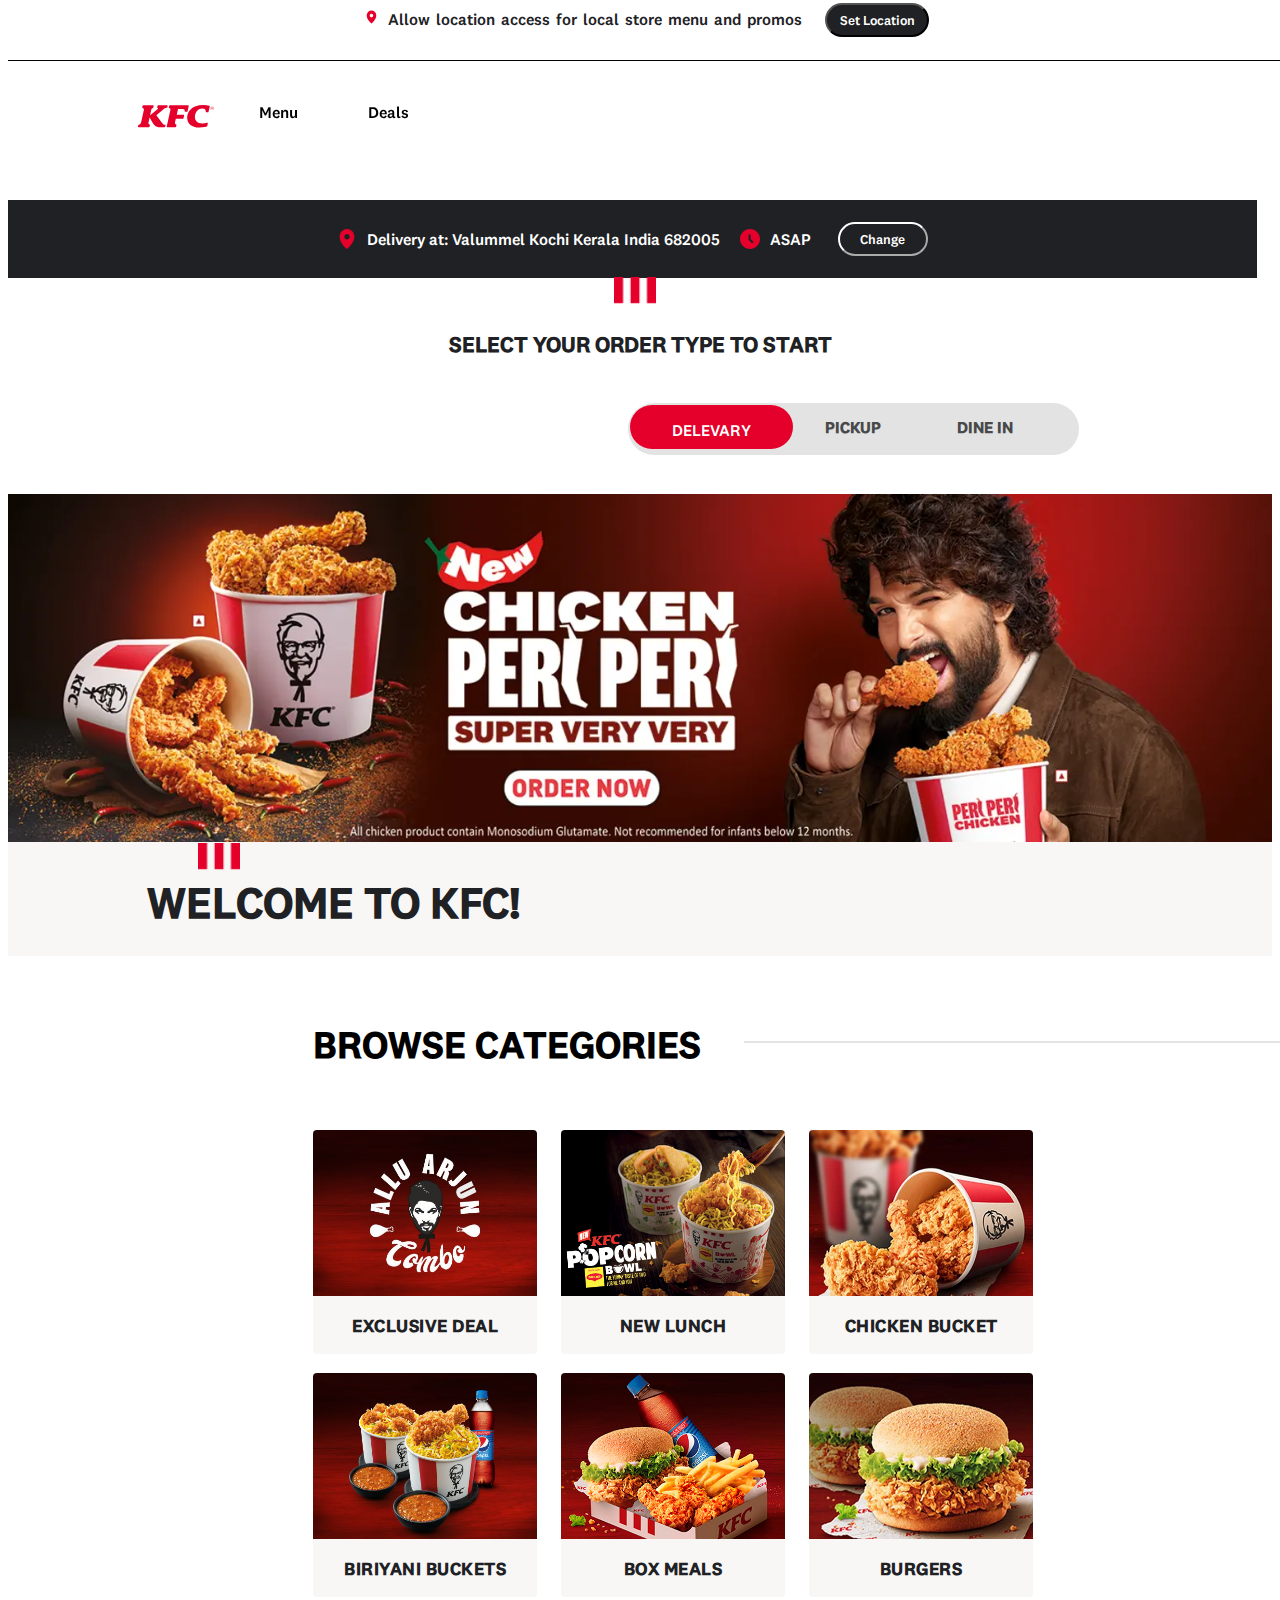
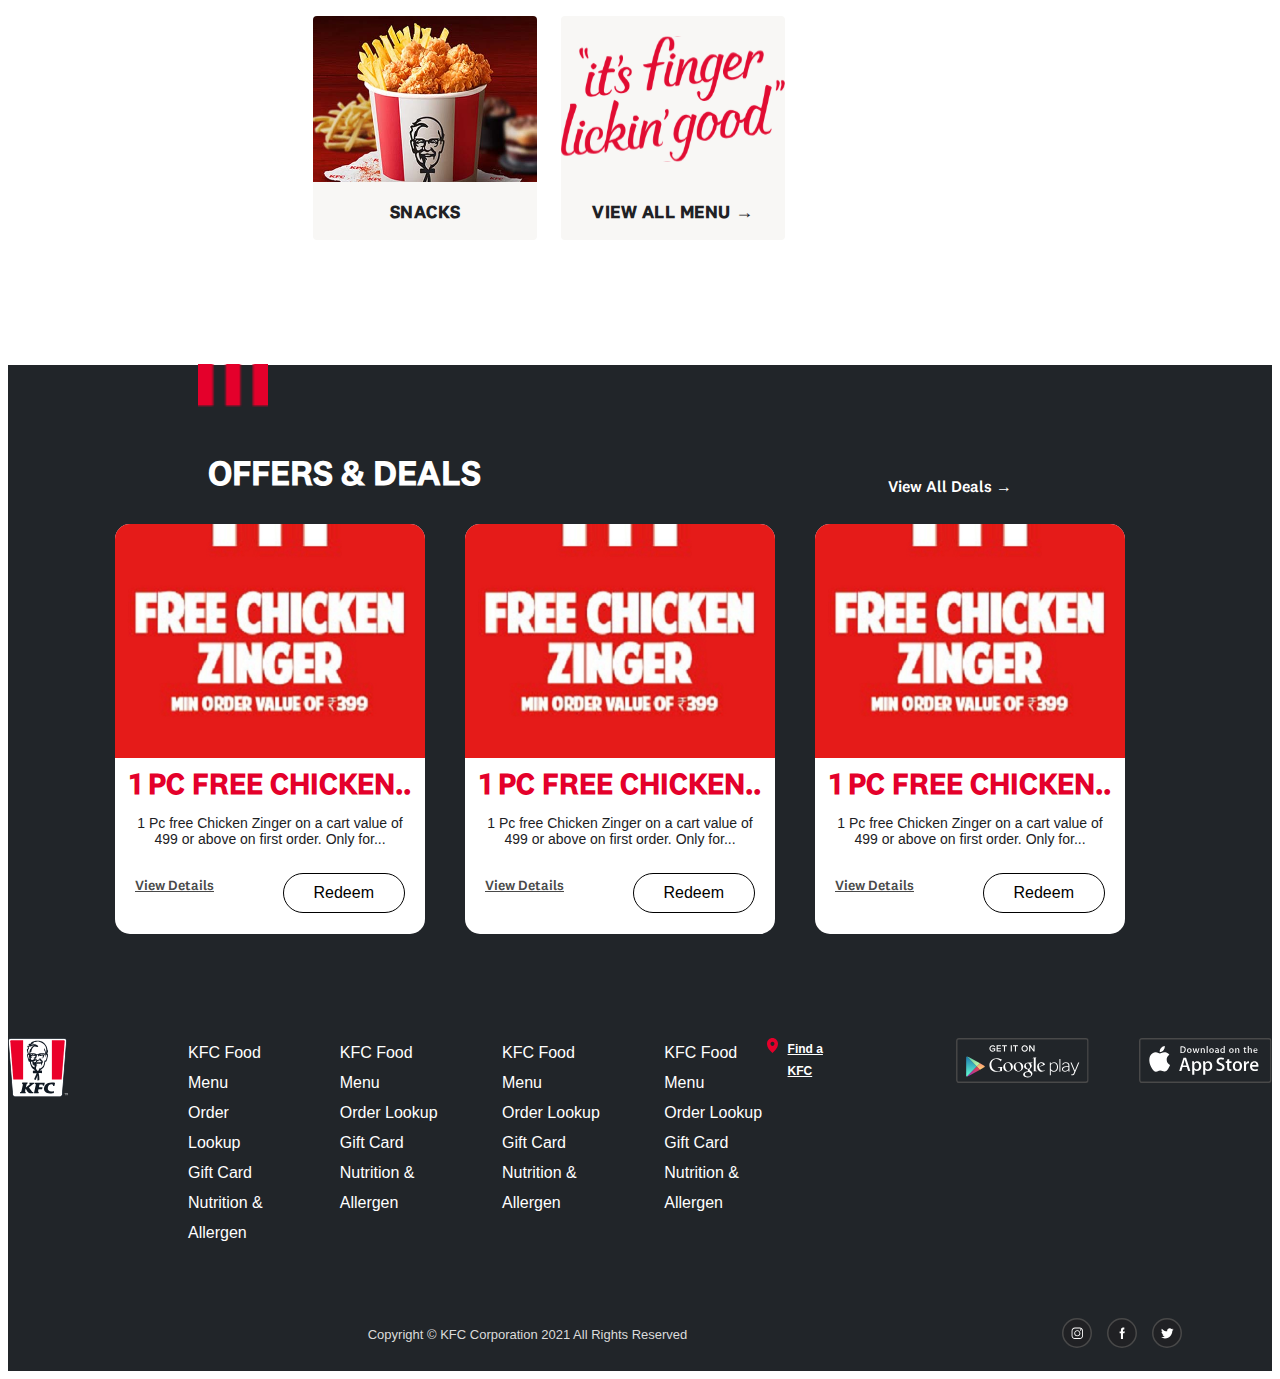
==== index.html @ 62499c93 "Intial" ====
<!DOCTYPE html>
<html lang="en">
<head>
    <meta charset="UTF-8">
    <meta http-equiv="X-UA-Compatible" content="IE=edge">
    <meta name="viewport" content="width=device-width, initial-scale=1.0">
    <title>Document</title>
    <link rel="stylesheet" href="styles.css">
</head>
<body>
 
       <div style="z-index: 99999;" >
        <div class="location">
            <object data="images/location.svg" width="13px" height="18px" type="">
                <img src="images/location.svg"></img>
                </object>
    
                <div class="locationText">Allow location access for local store menu and promos</div>
                <button class="locationbuton"> Set Location</button>
           
             
        </div>
        <hr role="presentation" class="line">
        <div class="kfc">
          
            <object style="margin-left: 130px;" data="images/kfc.svg" type="">
                <img   src="images/kfc.svg"></img>
                </object>
                <div class="kfctext">
                    <p class="menu"> Menu </p>
                    <p class="menu"> Deals </p>
                </div>
                <button class="account">
                    <div class="acc">
                        
                    <object data="images/user.svg" type="" class="accountimg">
                        <img src="images/user.svg"></img>
                        </object>
                    </div>
                        <p class="signin">Sign In</p>
                       
                    </button>
                    <p class="rs"> ₹0.00</p>
                   
              
                        
                        <object data="images/kfcbucket.svg" type="" class="bucketimg" >
                            <img src="images/kfcbucket.svg"></img>
       </object>
               <div class="cart ">0</div>
        </div>
       </div>
  

    <div class="dele">
        <object data="images/location.svg" height="20px" type="">
            <img src="images/location.svg"></img>
            </object>

            <div class="deleText">
                Delivery at: Valummel Kochi Kerala India 682005
                </div>
&nbsp;&nbsp;&nbsp;&nbsp;&nbsp;
                <object data="images/clock.svg" height="20px" type="">
                    <img src="images/clock.svg"></img>
                    </object>
                   
                  <P class=asap>ASAP</P>
                  &nbsp;
            <button class="changebuton"> Change</button>
    </div>
    <div class="strips">
    <object data="images/3strips.png" width="42" height="27px" type="">
        <img src="images/3strips.png"></img>
        </object>
    </div>
   <div class="order">
    <P class="selectxt">SELECT YOUR ORDER TYPE TO START</P>
   </div>
<div class="capsule">
<button class="delivary">
DELEVARY
</button>
<button class="delivary2">
    PICKUP
    </button>
    &nbsp;&nbsp;&nbsp;
    <button class="delivary2">
        DINE IN
        </button>
</div>
<div class="banner">

</div>
<div class="banner">
<object data="images/kfcbanmner.png" width="100%" type="">
    <img src="images/kfcbangmner.png"></img>
    </object>

    </div>
    <div class="welcome">
        <div class="strip2">
            <object data="images/3strips.png" width="42" height="27px" type="">
                <img src="images/3strips.png"></img>
                </object>
                
            </div>
           <p class="weltxt">WELCOME TO KFC!</p> 
    </div>
    <div class="menu">
        
        <div class="browsemain">
<h2 class="browse">BROWSE CATEGORIES</h2>
<div class="horiline"></div>
    </div>
    <div class="imagess">
        <a class="menucard" href="">
            <img src="images/exclusive.jpg" alt="">
            <section class="menutext">EXCLUSIVE DEAL</section>
        </a>
        <a class="menucard" href="">
            <img src="images/new.jpg" alt="">
            <section class="menutext">NEW LUNCH</section>
        </a>
        <a class="menucard" href="">
            <img src="images/chicken.jpg" alt="">
            <section class="menutext">CHICKEN BUCKET</section>
        </a>
        <a class="menucard" href="">
            <img src="images/biriyani.jpg" alt="">
            <section class="menutext">BIRIYANI BUCKETS</section>
        </a>
        <a class="menucard" href="">
            <img src="images/boxjpg.jpg" alt="">
            <section class="menutext">BOX MEALS</section>
        </a>
        <a class="menucard" href="">
            <img src="images/burger.jpg" alt="">
            <section class="menutext">BURGERS</section>
        </a>
        <a class="menucard" href="">
            <img src="images/snacks.jpg" alt="">
            <section class="menutext">SNACKS</section>
        </a>
        <a class="menucard" href="">
            <img src="images/view.svg" alt="" >
            <section class="menutext">View All Menu <span>&#8594;</span>
            </section>
        </a>
    </div>

</div>
<div class="foot">
    <div class="strip2">
        <object data="images/3strips.png" width="70px" type="">
            <img src="images/3strips.png"></img>
            </object>
        </div>
        <div class="offerss">
            <h2 class="offers1">OFFERS &amp; DEALS</h2>
            <section class="view">View All Deals <span class="span2">&#8594;</span>
        </div>
    <!-- <div class="images2">
<div class="imagein">
<img src="images/CHKZINGER.jpg" alt="" width="350px" height="350px" style="border-radius:6px;">
</div>
<p style="color: white;">kafdssdsfsdsdfsdfsdsfsdfsdfsdfsdfsdfsdfsdfkla</p>
    </div> -->

   <div class="box-collection">

    <div class="box">
        <img style="object-fit: cover;border-radius: 15px 15px 0 0;" src="images/CHKZINGER.jpg" alt="" width="310px" height="234.98"style="border-radius:6px;">
        <p class="box-head">1 PC FREE CHICKEN..</p>
        <div class="box-para"> 1 Pc free Chicken Zinger on a cart value of 499 or above on first order. Only for...</div>

        <div class="offersButton-item " style="display:flex ;justify-content:space-between ;margin: 0 20px; margin-bottom: 10px;">
            <a class="view1">View Details</a>
            <div class="redeem">Redeem</div>
        </div>

    </div>

    <div class="box">
        <img style="object-fit: cover;border-radius: 15px 15px 0 0;" src="images/CHKZINGER.jpg" alt="" width="310px" height="234.98"style="border-radius:6px;">
        <p class="box-head">1 PC FREE CHICKEN..</p>
        <div class="box-para"> 1 Pc free Chicken Zinger on a cart value of 499 or above on first order. Only for...</div>

        <div class="offersButton-item " style="display:flex ;justify-content:space-between ;margin: 0 20px; margin-bottom: 10px;">
            <a class="view1">View Details</a>
            <div class="redeem">Redeem</div>
        </div>

    </div>

    <div class="box">
        <img style="object-fit: cover;border-radius: 15px 15px 0 0;" src="images/CHKZINGER.jpg" alt="" width="310px" height="234.98"style="border-radius:6px;">
        <p class="box-head">1 PC FREE CHICKEN..</p>
        <div class="box-para"> 1 Pc free Chicken Zinger on a cart value of 499 or above on first order. Only for...</div>

        <div class="offersButton-item " style="display:flex ;justify-content:space-between ;margin: 0 20px; margin-bottom: 10px;">
            <a class="view1">View Details</a>
            <div class="redeem">Redeem</div>
        </div>

    </div>

   </div>

   
   
</div>
</div>
<div class="footer" >
    <div>
        <img  src="images/KFC_Logo.svg" alt="img">
    </div>
    <div>
        <ul style="margin-left: 80px!important;">
            <li>KFC Food</li>
            <li>Menu</li>
            <li>Order Lookup</li>
            <li>Gift Card</li>
            <li>Nutrition & Allergen</li>
        </ul>
    </div>
    <div>
        <ul>
            <li>KFC Food</li>
            <li>Menu</li>
            <li>Order Lookup</li>
            <li>Gift Card</li>
            <li>Nutrition & Allergen</li>
        </ul>
    </div>
    <div>
        <ul>
            <li>KFC Food</li>
            <li>Menu</li>
            <li>Order Lookup</li>
            <li>Gift Card</li>
            <li>Nutrition & Allergen</li>
        </ul>
    </div>
    <div>
        <ul>
            <li>KFC Food</li>
            <li>Menu</li>
            <li>Order Lookup</li>
            <li>Gift Card</li>
            <li>Nutrition & Allergen</li>
        </ul>
    </div>
    <div>
        <a class="anchor""> <span><img style="margin-right: 10px;" src="images/Find_KFC.svg" alt=""></span> Find a KFC</a>
    </div>
    <div style="margin-left: 120px;">
        <img  src="images/google_play.svg" alt="img">
    </div>
    <div style="margin-left: 50px;">
        <img src="images/apple.svg" alt="img">
    </div>

</div>
<div class="copyright">

    <div></div>

    <div>
        Copyright © KFC Corporation 2021 All Rights Reserved
    </div>

    <div class="social">
        <div>
            <img src="images/Social_Insta_White.svg" alt="">
        </div>

        <div>
            <img src="images/Social_Facebook_White.svg" alt="">
        </div>

        <div>
            <img src="images/Social_Twitter_White.svg" alt="">
        </div>
    </div>
     
</div>
</body>
</html>
---- styles.css ----
body{
    overflow-x: hidden;
}

.location{
    background-color:rgb(255, 255, 255);
    justify-content: center;
    display: flex;
    padding: 9px ;
    height: 45px;
    margin-right:  1.2%;
    width: 100%;
    margin-left: -10px;
    position: fixed;
    top: 0;
 
    
     
}
.locationText{
    font-style: normal;
    word-spacing: 2px;
    font-size: 16px;
    color: #202124;
    font-family:National2-Medium ;
    height: 32px;
    padding-top: 5px;
    line-height: 10px;
}
object{
   
    margin-right: 10px;
    margin-top: -1px;
}
@font-face {
    font-family: National2-Medium;
    src: url(National2-Medium.otf);
}
.locationbuton{
    height: 34px;
    font-size: 14 px;
    width: 104px;
    font-family: National2-Medium;
    font-style: normal;
    font-weight: 400;
    padding: 6px 9px;
    margin-left: 23px;
    color: #fff;
    background-color: #202124;
    border-radius: 200px;
    margin-top: -6px;
    
}
.line{
  
    width: 1707px;
}
.kfc{
    border-top: 1px solid black;
    display: flex;
    background-color: rgb(255, 255, 255);
    position: fixed;
    width: 100%;
    top:60px
 

}
.kfctext{
 display: flex;

}
.menu{
    padding: 35px;
    margin-top: 6px;
    font-family: National2-Medium;
}
.user{
    display: flex;
    margin-top: -30px;
    margin-left: 900px;
}
.account{
    width: 150px;
    height: 50px;
    background-color: transparent;
   margin-left: 900px;
   margin-top: 30px;
border-color: transparent;
    
  
}

.accountimg{
    padding-right: 100px;
   display: inline;

}
.signin{
    font-family: National2-Medium;
margin-top: -22px;
width: 100px;
margin-left: 20px;
font-weight: 700;
font-size: 15px;

}
.acc{

 margin-top: 10px;
}
.rs{
    margin-top: 45px;
    font-weight: 100;
    font-family: National2-Medium;
}
.bucketimg{
    width: 55px;
    height: 60px;
    margin-top: 25px;
}
.cart{
    margin-top: 50px;
    margin-left: -41px;
   font-weight: bold;
}  
.strip{
   text-align: center;
}
.dele{
margin-top: 190px!important;
background-color: #202124;
justify-content: center;
display: flex;
padding: 9px ;
height: 60px;
margin-right:  1.2%;
margin-top: -60px;
align-items: center;




}
.deleText{
    color: white;
    font-family:National2-Medium ;
    font-weight: 100;
   
}
.changebuton{
    height: 34px;
    font-size: 14 px;
    width:90px;
    font-family: National2-Medium;
    font-style: normal;
    font-weight: 400;
    padding: 6px 9px;
    margin-left: 23px;
    color: #fff;
    background-color: #202124;
    border-radius: 200px;

    border-color: #fff;
}
.asap{
    color: rgb(255, 255, 255);
    font-family: National2-Medium;
}
.strips{
    text-align: center;
}
.order{
    font-family: National2-Medium;
    font-style: normal;
    font-weight: 700;
    font-size: 22px;
    line-height: 24px;
    text-align: center;
    text-transform: uppercase;
    color: #202124;
    margin-top: 24px;
    width: 100%;
}
.capsule{
   margin-left: 620px;
    width: 447.38px;
    height: 48px;
    background-color: black;
    background: #e3e3e3;
    display: inline-flex;
    border-radius: 200px;
    margin-top: 20px;
    padding: 2px;
    margin-top: 2%;
}
.delivary{
    background: #e4002b;
    color: #fff;
    padding: 11px 40px;
    border-radius: 200px;
    height: 44px;
    text-align: center;
    align-items: center;
    flex-direction: row;
    font-family: "National 2 Regular";
    font-style: normal;
    font-size: 16px;
    line-height: 24px;
    cursor: pointer;
    border-color: transparent;
    font-family: National2-Medium;
    
}
.delivary2{
    background: transparent;
    color: #494949;
    padding: 1px 30px;
    border-radius: 200px;
    height: 44px;
    text-align: center;
    align-items: center;
    flex-direction: row;
    font-family: "National 2 Regular";
    font-style: normal;
    font-size: 16px;
    line-height: 24px;
    cursor: pointer;
    border-color: transparent;
    font-family: National2-Medium;
    font-weight: 600;
}
.banner{
  margin-top: 40px;
  
}


.welcome{
    background-color: #f8f7f5;
    font-family: National2-Medium;
    font-style: normal;
    font-weight: 700;
    font-size: 44px;
    line-height: 58px;
    text-transform: uppercase;
    color: #202124;
    margin-top: 29.71px;
    margin-bottom: 30px;
    width: 100%;
    height: 130px;
    margin-top: -100px;

}
.weltxt{
    margin-left: 11%;
    margin-top: -10px;
}
.strip2{
    margin-top: 80px;
    margin-left: 190px;
}

.browsemain{
    width: 1186px;
    height: 100px;
    display: flex;
    margin: 0px 80px 0px 270px;
}
.browse{
    margin: -0px 31px 55px 0px;
    width: 400px;
    height: 43px;
    font-size: 38px;
    
  
}
.browse .browsemain .menu{
    margin-right: 31px;
    font-family: National2-Medium;
    font-style: normal;
    font-weight: 700;
    font-size: 45px;
    line-height: 43px;
    letter-spacing: 1px;
    text-transform: uppercase;
    color: #202124;
    margin-top: 10px;
    margin-bottom: 55px;
    
}
.menu .browsemain .horiline {
    border-top: 2px solid #e3e3e3;
    flex: 1 1 ;
    margin-top: 20px;
    margin-right: 9%;
    width: 0;
    height: 0;   
}

.menu .menucard{
    width: 17.5vw;
    height: 17.5vw;
    margin: 1%;
    display: inline-grid;
    background: #f8f7f5;
    border-radius: 4px !important;
    cursor: pointer;
    text-decoration: none;
   margin-right: -10px;
    margin-left: 30px;
}
a{
    color: #202124;
    font-family: National2-Medium;
    font-style: normal;
    font-weight: 700;
    font-size: 12px;
    line-height: 22px;
    -webkit-text-decoration-line: underline;
    text-decoration-line: underline;
    cursor: pointer;
    display: flex;
  
}
.menu .menucard img{
    width: 100%;
    height: 12.96296vw;
    border-top-left-radius: 4px;
    border-top-right-radius: 4px;
   
   
}
.menu .menutext{
    text-align: center;
    font-family: National2-Medium;
    font-style: normal;
    font-weight: 700;
    font-size: 18px;
    line-height: 25px;
    letter-spacing: .5px;
    text-transform: uppercase;
    color: #202124;
    bottom: 7%;
}
.card{
   margin-top: 100px;
   background-color: #ad5d6c;
}
.imagess{
    background-color: rgb(255, 255, 255);
    margin-left: 240px;
}

span {
  content: "\2192";
}
.foot{
    width: 100%;
    height: 672.91px;
    background-color: #212529;
}
.offers1{
    color: white;
    font-family: National2-Medium;
    font-size: 35px;
    margin-left: 200px;
    margin-top: 40px;
}
.view{
    color: white;
    font-family: National2-Medium;
    text-align: center;
    margin-top:65px;
    margin-right: 260px;
}

.offerss{
    display: flex;
    justify-content: space-between;
    
}
.images2{
    width: 1500px;
    height: 500px;
    background-color: #39e400;
    margin-left: 85px;
}
.imagein{
    width: 350px;
    height: 500px;
    background-color: #212529;
    margin-left: 10px;
    display: flex;
}

.box{
    width: 310px;
    height: 410px;
    background: white;
    border-radius: 15px;
    margin-right: 40px;
}
.box-head{
    margin: 0;
    height: 43px;
    font-family: National2-Medium;
    font-size: 30px;
    font-weight: 700;
    line-height: 43px;
    color: #e4002b;
    text-transform: uppercase;
    overflow: hidden;
    text-overflow: ellipsis;
    text-align: center;
    display: -webkit-box;
    -webkit-line-clamp: 1;
    -webkit-box-orient: vertical;
}
.box-para{
    height: 48px;
    font-family:Arial, Helvetica, sans-serif;
    font-weight: 400;
    font-size: 14px;
    color: #202124;
    overflow: hidden;
    text-overflow: ellipsis;
    -webkit-line-clamp: 2;
    display: -webkit-box;
    -webkit-box-orient: vertical;
    text-align: center;
    margin: 10px;
}
.redeem{
    border: 1px solid black;
    font-family: Arial, Helvetica, sans-serif;
    padding: 10px 30px;
    border-radius: 25px;
    cursor: pointer;
    
}
.redeem:hover{
    border: 1px solid black;
    padding: 10px 30px;
    border-radius: 25px;
    background: black;
    color: white;
    
}
.view1{
    font-weight: 500;
    font-size: 14px;
    line-height: 24px;
    color: #494949;
}
.box-collection{
    display: flex;
    justify-content: center;
}
.footer{
    display: flex;
    justify-content: center;
    background-color: #212529;
    color: #fff;
    font-family: Arial, Helvetica, sans-serif;
}

.footer ul {
    margin: 0;
    margin-left: 20px;
    list-style: none;
    line-height: 30px;
    cursor: pointer;
}

.footer ul li:hover{
    color: #e3e3e3;
    
}

.anchor{
    color: #fff;
    font-family: Arial, Helvetica, sans-serif;
}
.copyright{
    padding-top: 70px;
    padding-bottom: 20px;
    display: flex;
    justify-content: space-between;
    font-family: Arial, Helvetica, sans-serif;
    background: #212529;
    color: #dbdbdb;
    font-size: small;
    align-items: center;
}

.social{
    display: flex;
    margin-right: 90px;
}
.social img{
    margin-left: 15px;
}
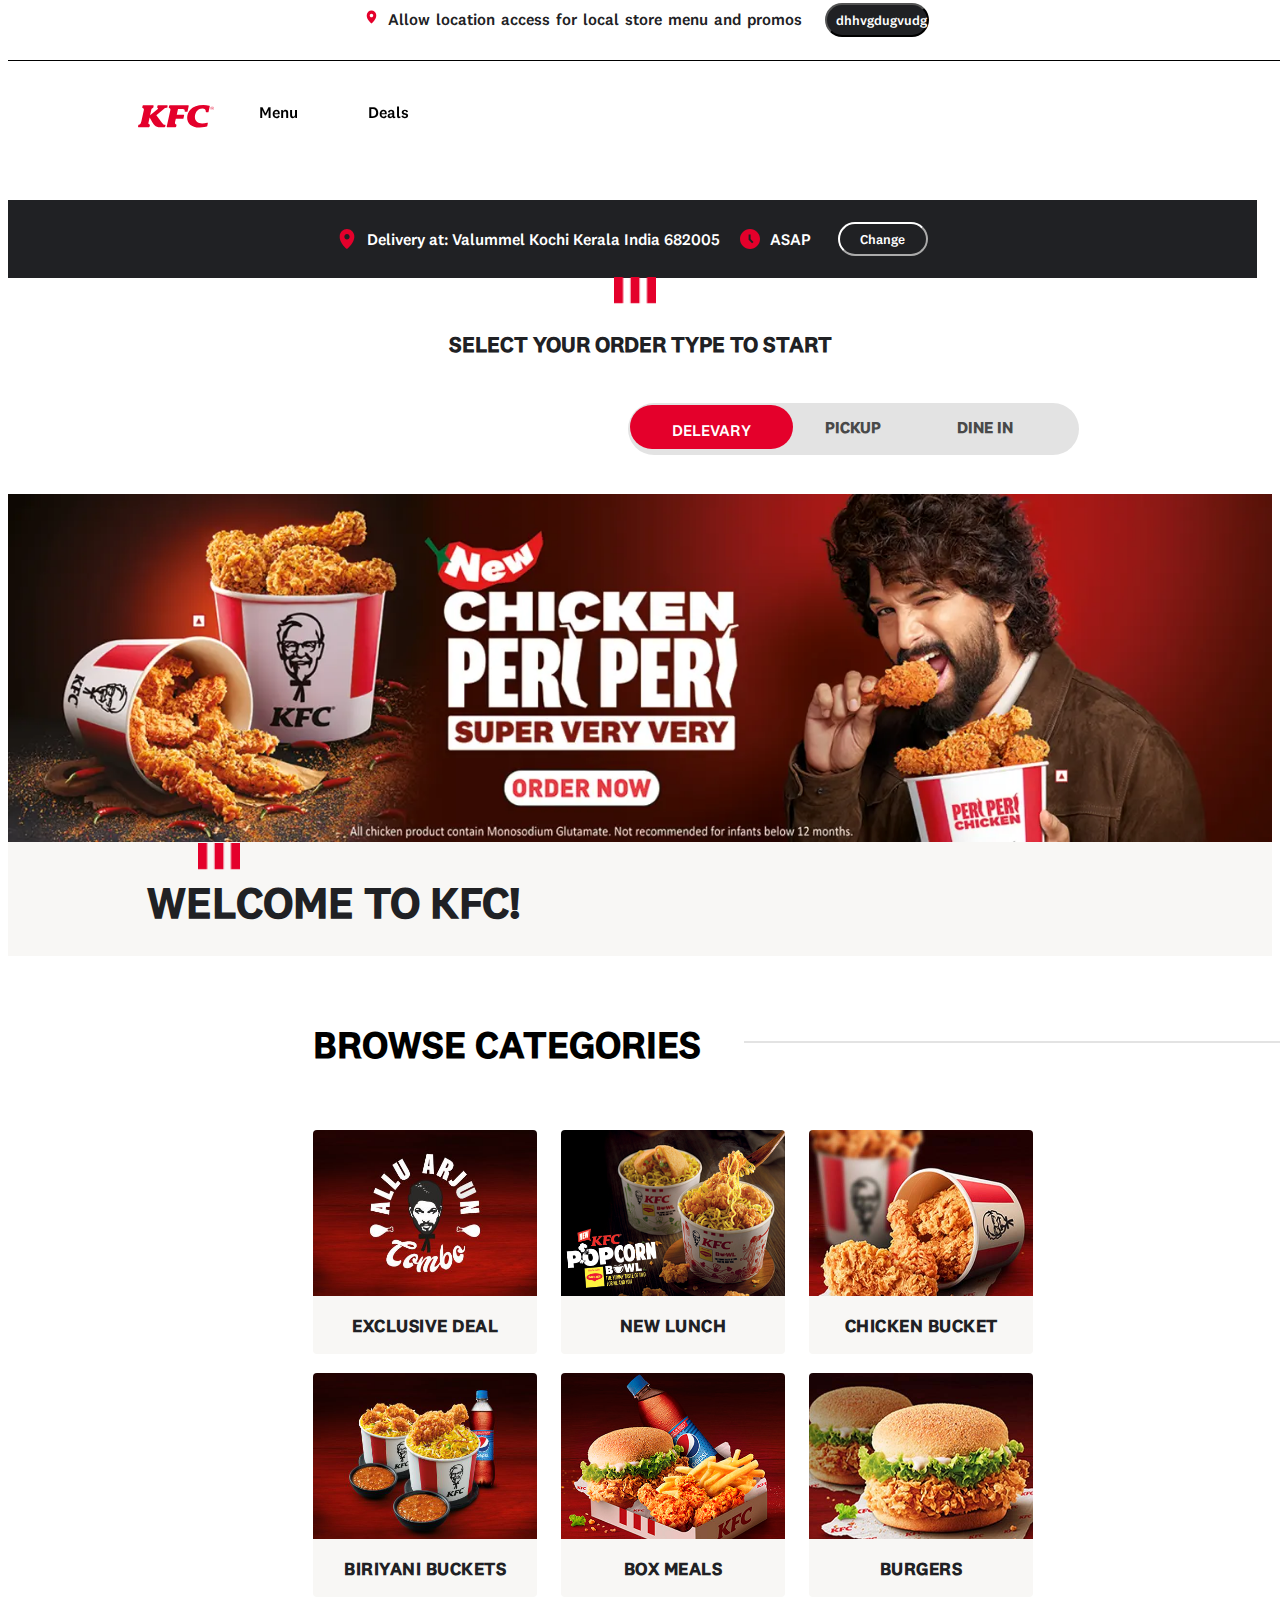
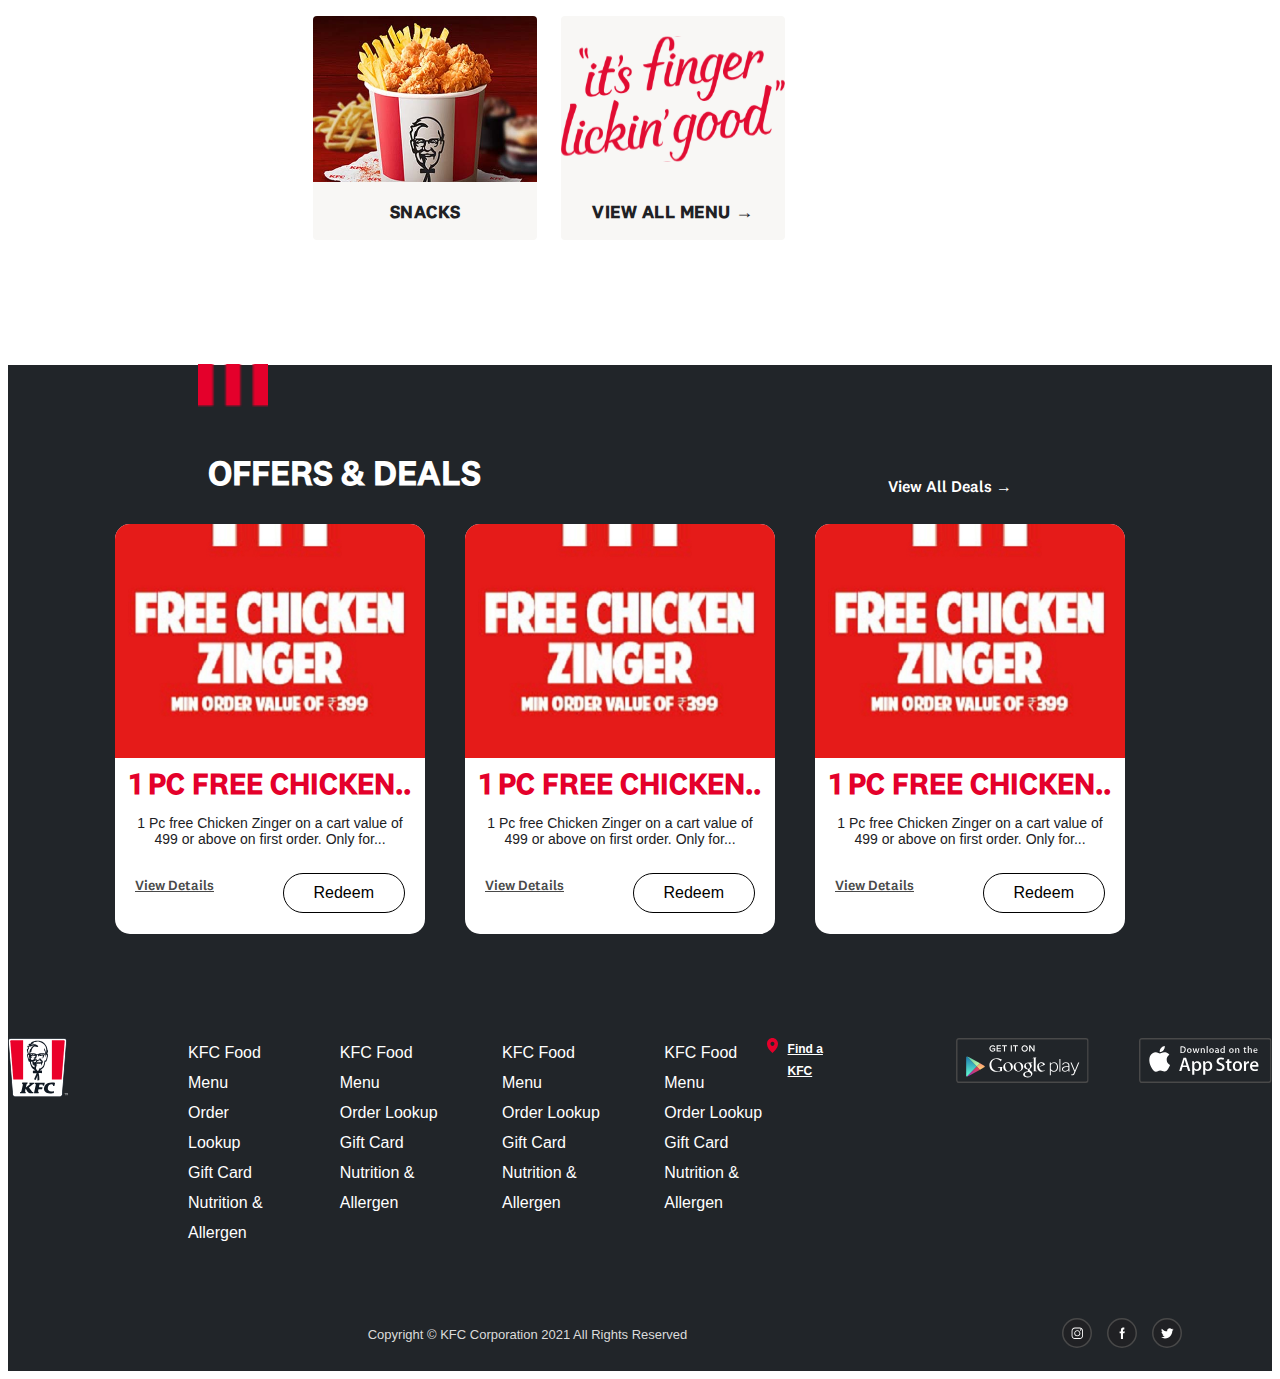
==== commit 4a7c5eab: "Intial" ====
--- a/index.html
+++ b/index.html
@@ -5,8 +5,10 @@
     <meta http-equiv="X-UA-Compatible" content="IE=edge">
     <meta name="viewport" content="width=device-width, initial-scale=1.0">
     <title>Document</title>
+
     <link rel="stylesheet" href="styles.css">
 </head>
+
 <body>
  
        <div style="z-index: 99999;" >
@@ -16,7 +18,7 @@
                 </object>
     
                 <div class="locationText">Allow location access for local store menu and promos</div>
-                <button class="locationbuton"> Set Location</button>
+                <button class="locationbuton">dhhvgdugvudg</button>
            
              
         </div>
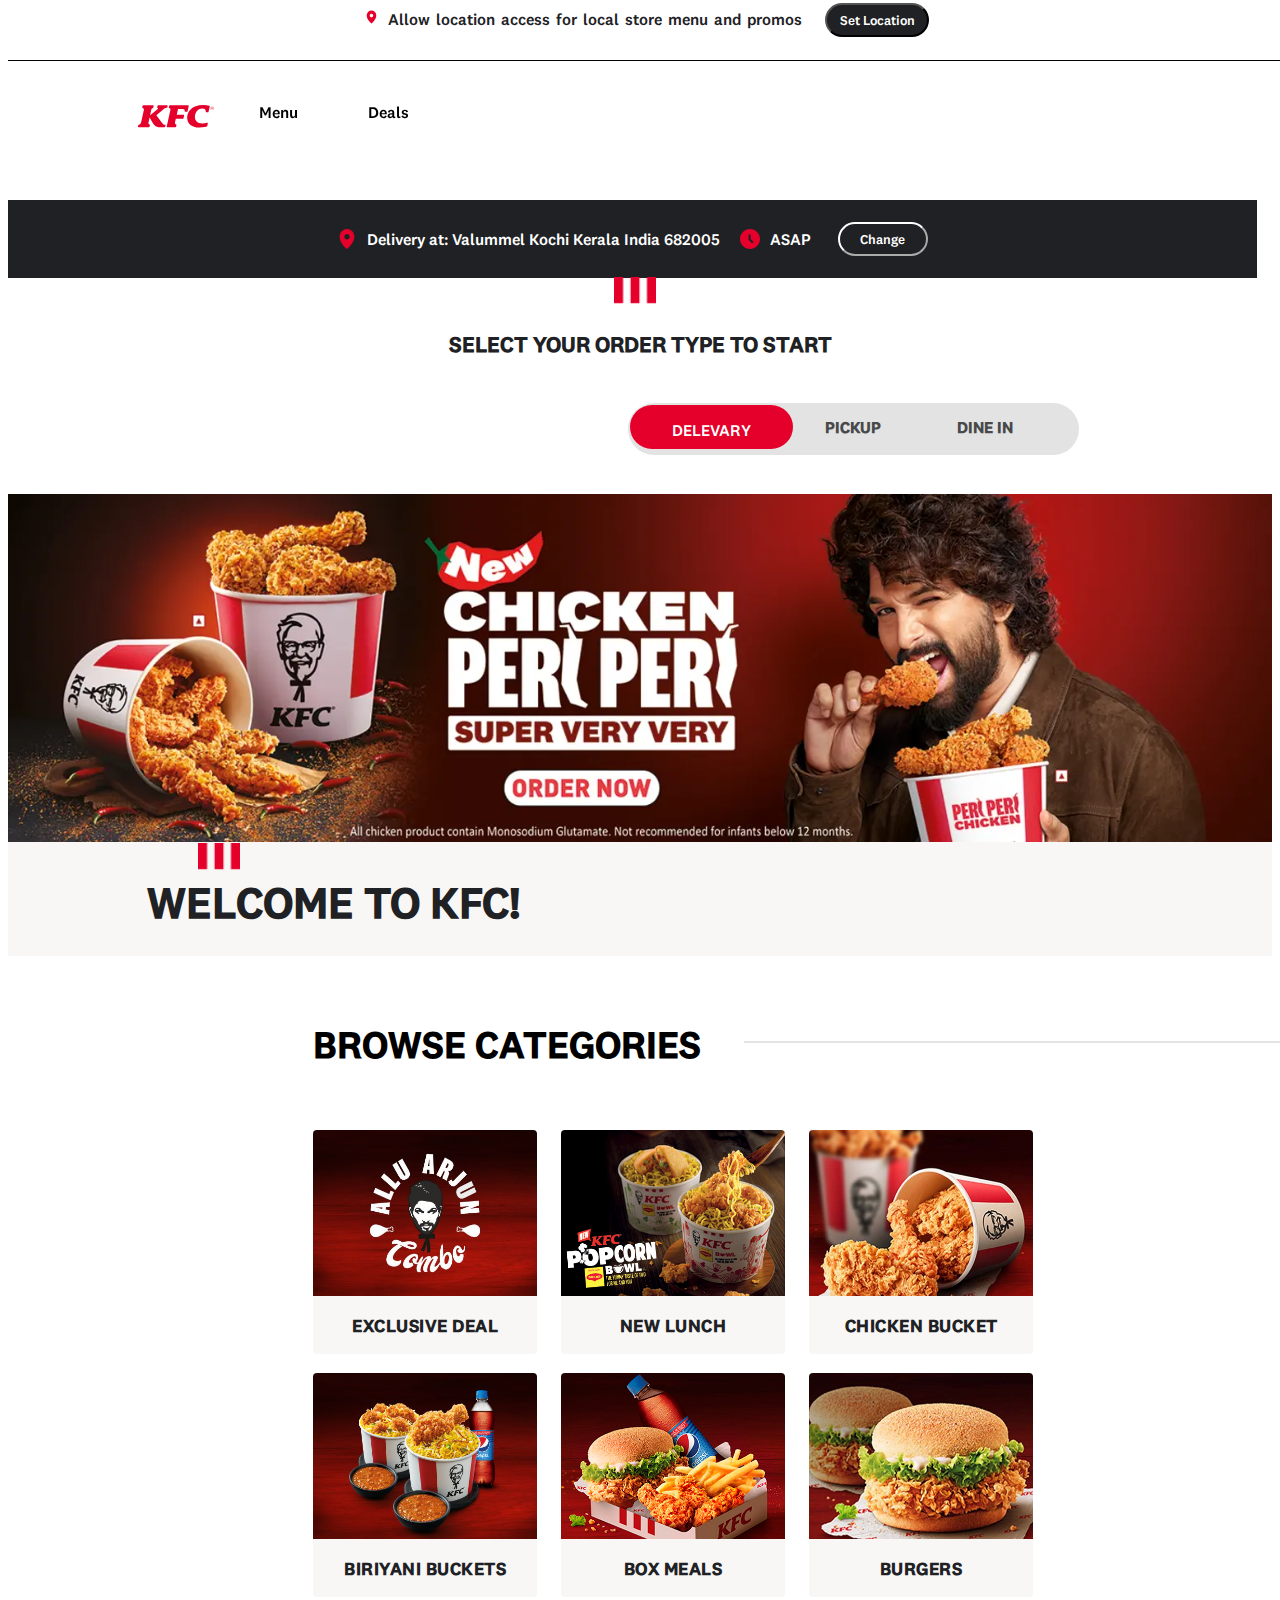
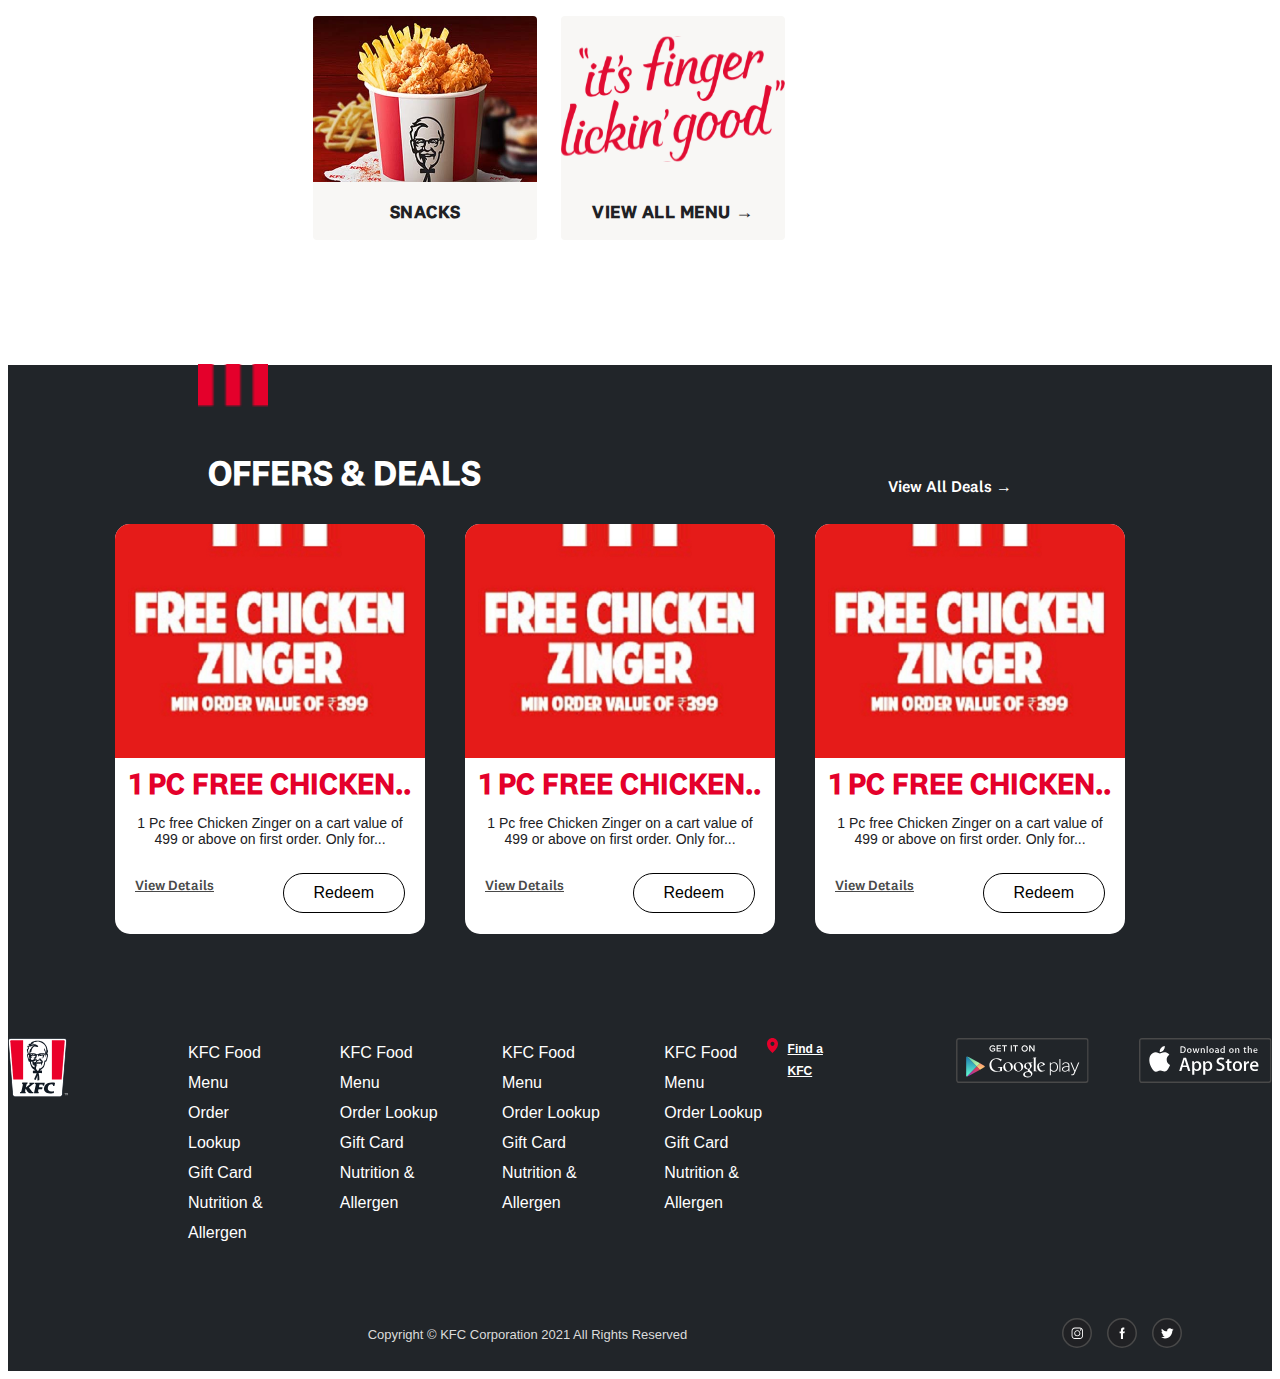
==== commit 48f500c4: "Intial" ====
--- a/index.html
+++ b/index.html
@@ -18,7 +18,7 @@
                 </object>
     
                 <div class="locationText">Allow location access for local store menu and promos</div>
-                <button class="locationbuton">dhhvgdugvudg</button>
+                <button class="locationbuton"> Set Location</button>
            
              
         </div>
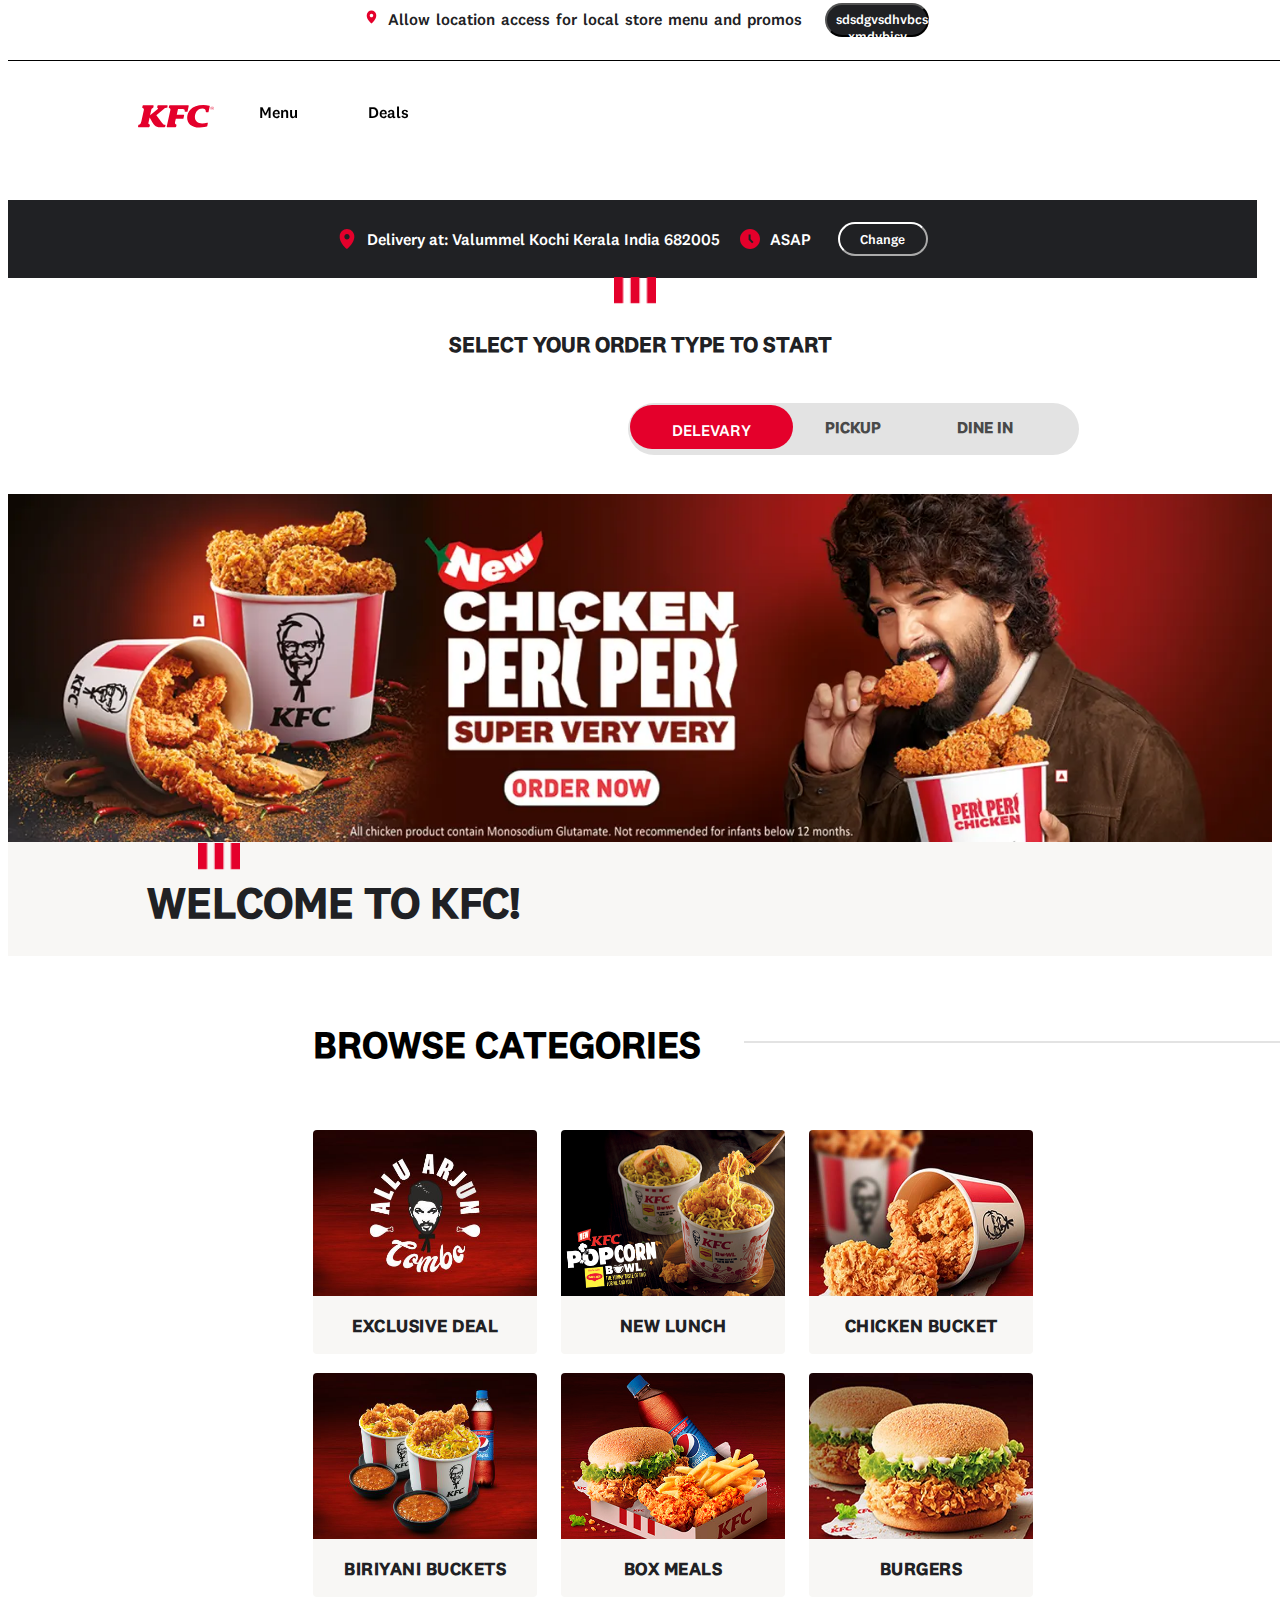
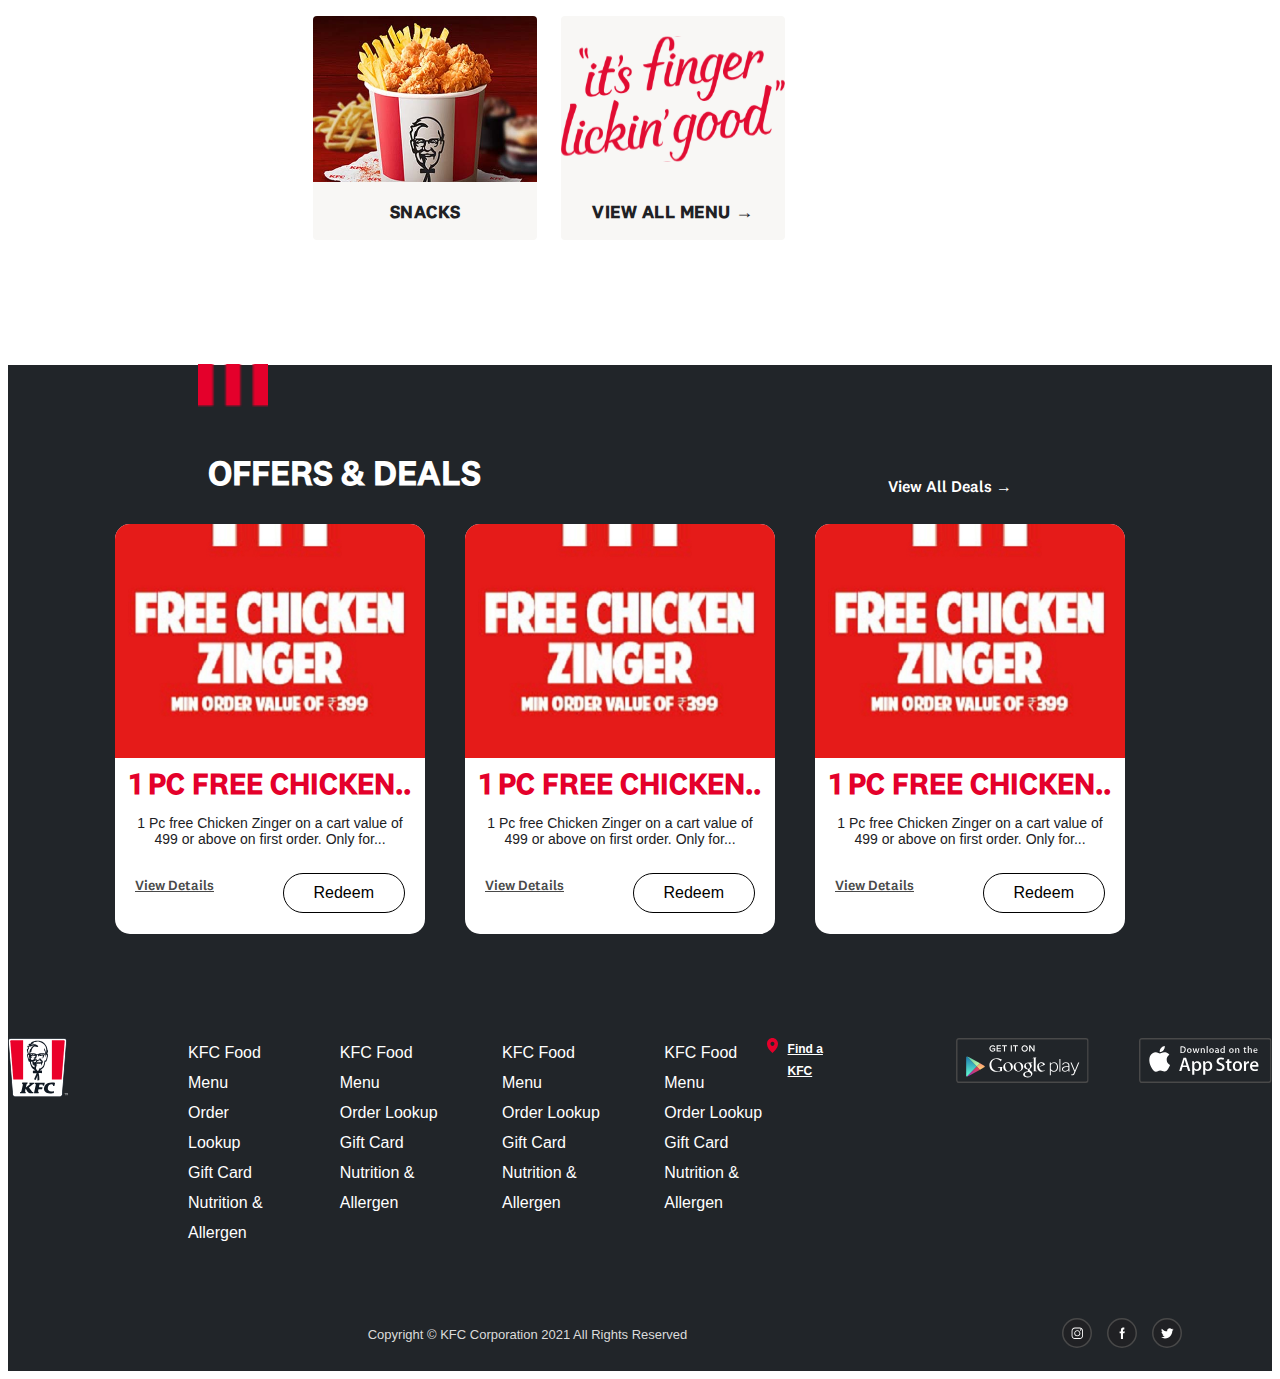
==== commit f8592c44: "Updated" ====
--- a/index.html
+++ b/index.html
@@ -18,7 +18,7 @@
                 </object>
     
                 <div class="locationText">Allow location access for local store menu and promos</div>
-                <button class="locationbuton"> Set Location</button>
+                <button class="locationbuton"> sdsdgvsdhvbcsdyukgv xmdvbjsv</button>
            
              
         </div>
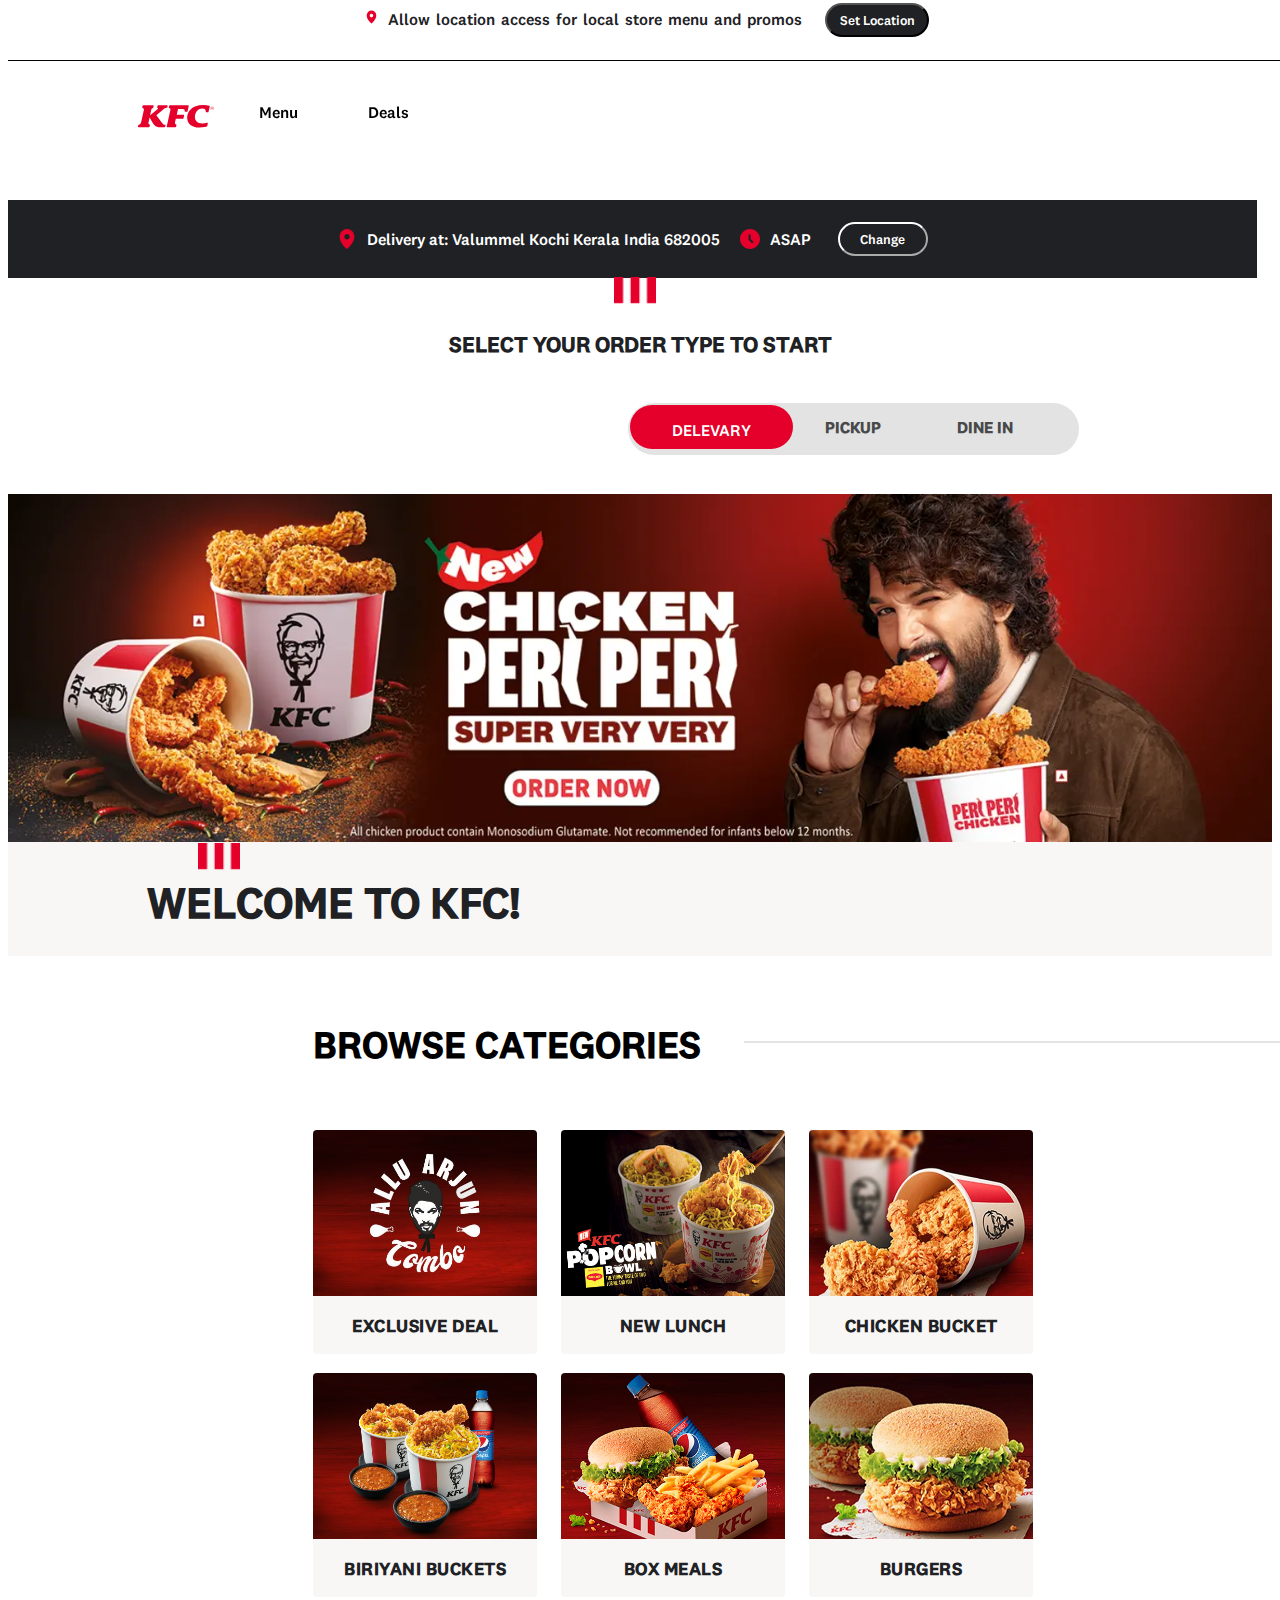
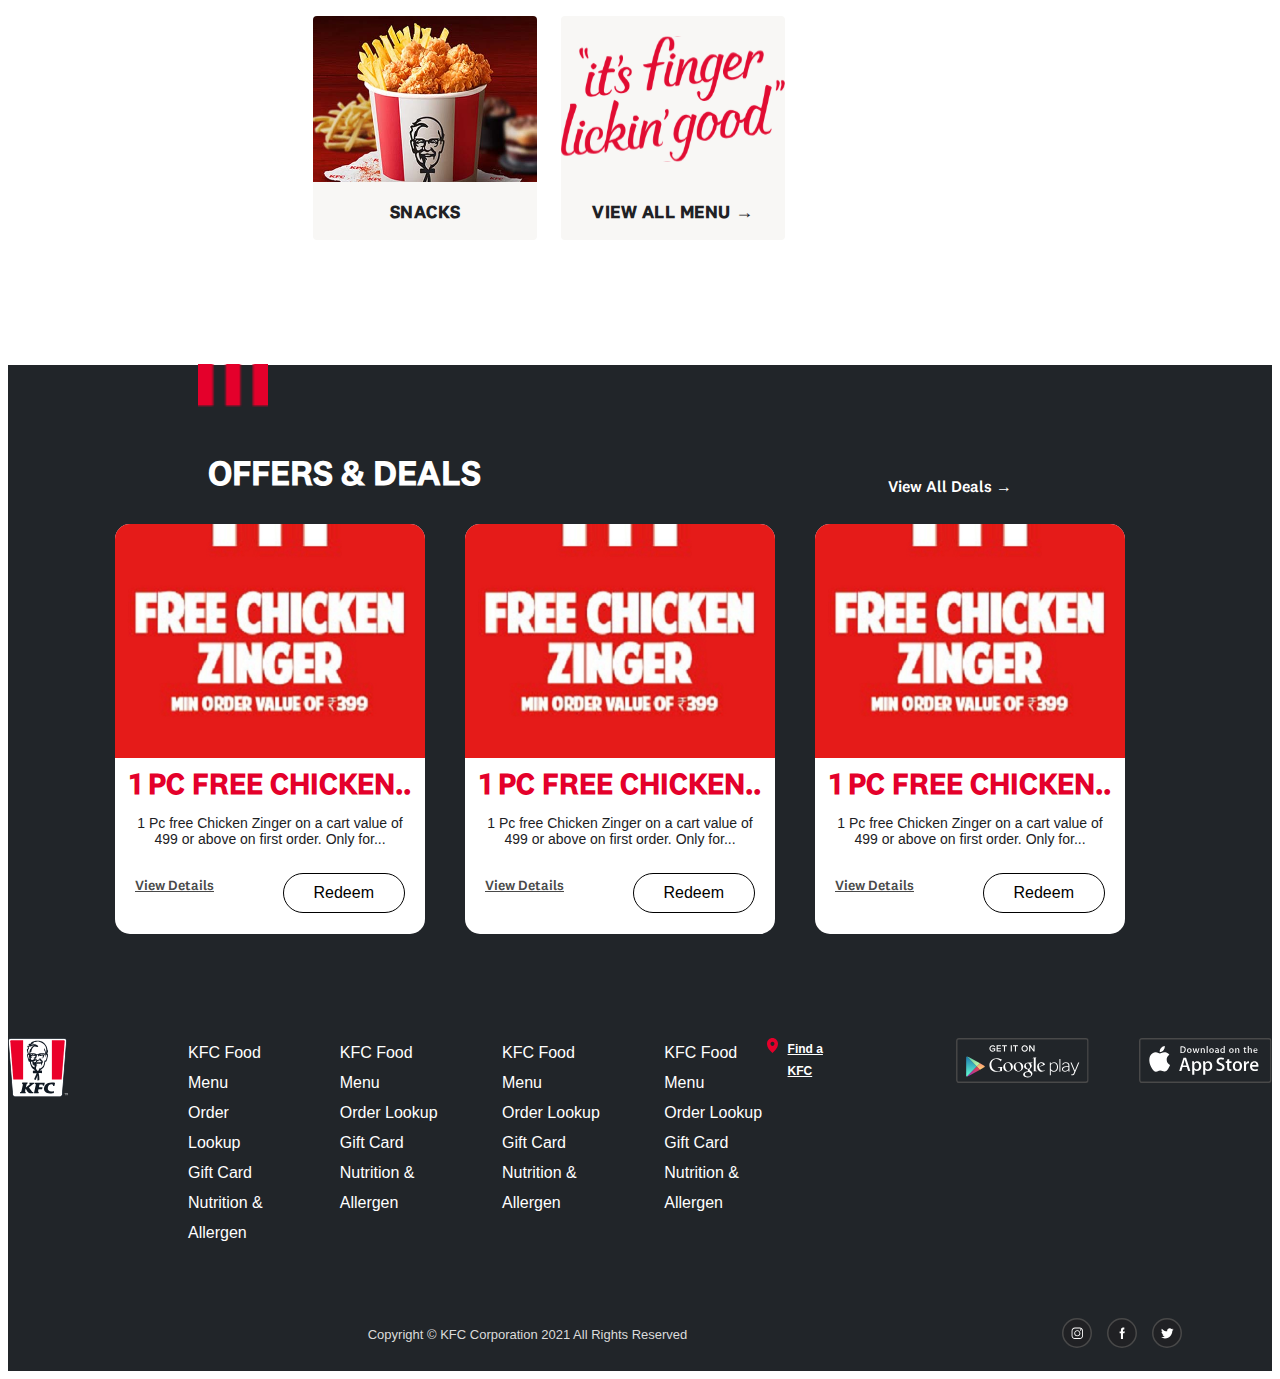
==== commit 279d1250: "Updated" ====
--- a/index.html
+++ b/index.html
@@ -18,7 +18,7 @@
                 </object>
     
                 <div class="locationText">Allow location access for local store menu and promos</div>
-                <button class="locationbuton"> sdsdgvsdhvbcsdyukgv xmdvbjsv</button>
+                <button class="locationbuton"> Set Location</button>
            
              
         </div>
